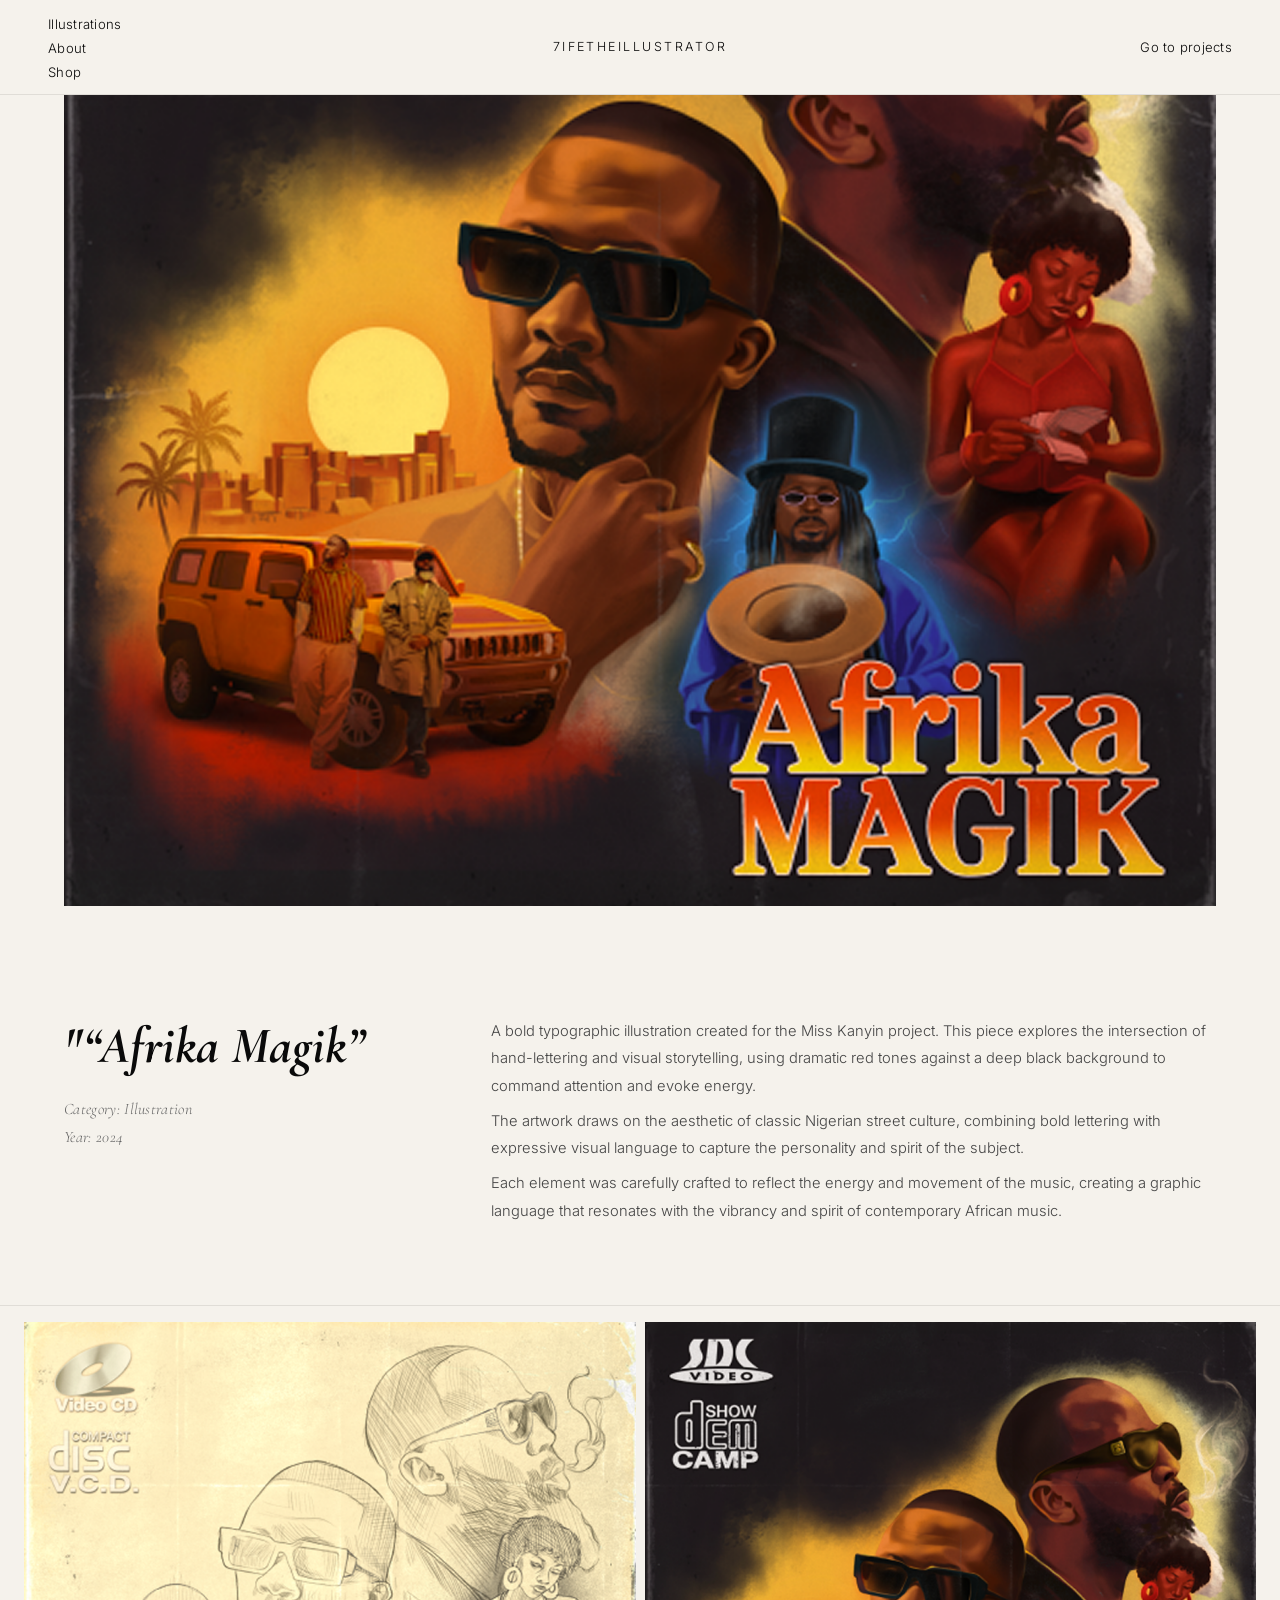
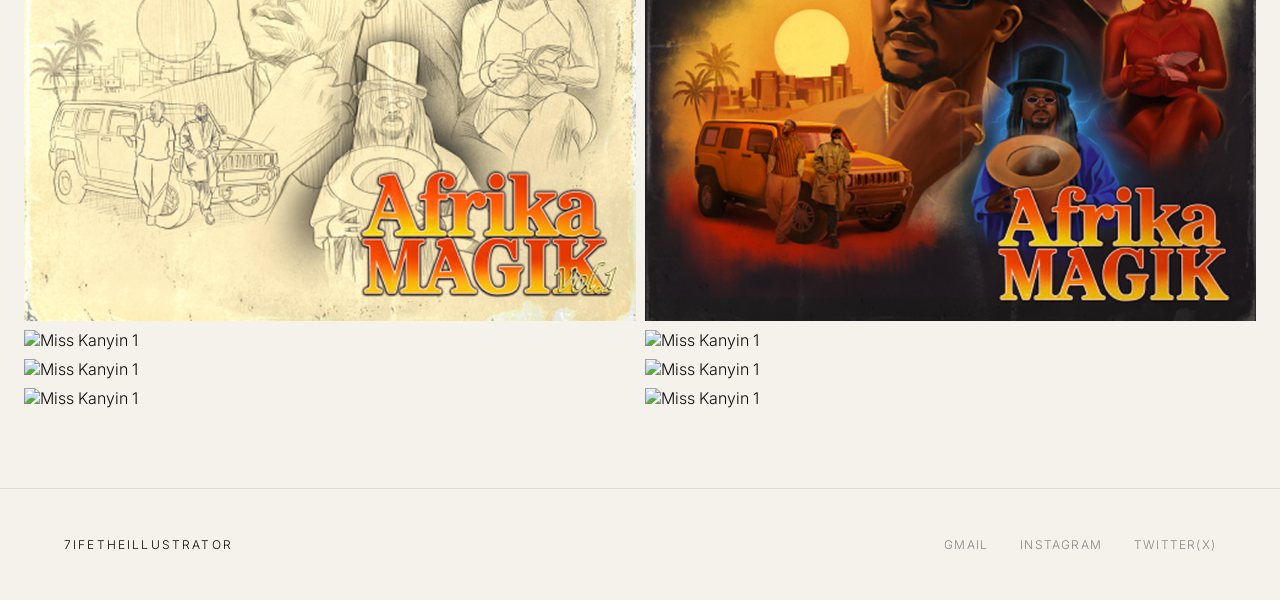
==== africa.html @ 49745871 "Initial commit" ====
<!DOCTYPE html>
<html lang="en">
<head>
  <meta charset="UTF-8" />
  <meta name="viewport" content="width=device-width, initial-scale=1.0"/>
  <title>Miss Kanyin — 7ifetheillustrator</title>
  <link href="https://fonts.googleapis.com/css2?family=Cormorant+Garamond:ital,wght@0,300;0,400;1,300;1,400;1,700&family=Inter:wght@300;400&display=swap" rel="stylesheet"/>
  <link rel="stylesheet" href="style.css"/>
  <link rel="stylesheet" href="project.css"/>
</head>
<body class="project-page">

<nav>
  <ul class="nav-links" id="navLinks">
    <li><a href="./illustrations.html">Illustrations</a></li>
    <li><a href="./about.html">About</a></li>
    <li><a href="./shop.html">Shop</a></li>
    <li class="mobile-only">
      <span class="mobile-projects-toggle" id="mobileProjectsToggle">Projects ↓</span>
      <ul class="mobile-projects-list" id="mobileProjectsList">
        <li><a href="./miss_kanyin.html">Miss Kanyin</a></li>
        <li><a href="./africa.html">Afrika Magik</a></li>
        <li><a href="./my_father.html">My father shadow</a></li>
        <li><a href="./warner_music.html">Warner music</a></li>
        <li><a href="./record_found.html">Record found here</a></li>
        <li><a href="./heis.html">HE IS</a></li>
        <li><a href="./eagles.html">GO EAGLES</a></li>
        <li><a href="./palmwine-fest.html">Palmwine fest</a></li>
        <li><a href="./nollywood.html">Nollywood</a></li>
        <li><a href="./republic_journal.html"> Republic Journal</a></li>
      </ul>
    </li>
  </ul>
  <a href="./index.html" class="nav-brand">7ifetheillustrator</a>
  <div class="nav-right">
    <button class="nav-projects" id="projectsToggle">Go to projects</button>
  </div>
  <button class="nav-hamburger" id="navHamburger">
    <span></span>
    <span></span>
    <span></span>
  </button>
</nav>


  <div class="projects-panel" id="projectsPanel">
    <div class="projects-panel-inner">
      <div class="projects-category">
        <h2 class="projects-category-title">Projects</h2>
        <ul class="projects-list">
          <li><a href="./miss_kanyin.html">Miss Kanyin</a></li>
          <li><a href="./africa.html">Afrika Magik</a></li>
          <li><a href="./my_father.html">My father shadow</a></li>
          <li><a href="./warner_music.html">Warner music</a></li>
          <li><a href="./record_found.html">Record found here</a></li>
        </ul>
      </div>
      <div class="projects-category">
        <h2 class="projects-category-title">Typography/title card</h2>
        <ul class="projects-list">
          <li><a href="./eagles.html">GO EAGLES</a></li>
          <li><a href="./heis.html">HE IS</a></li>
          <li><a href="./nollywood.html">Nollywood</a></li>
          <li><a href="./palmwine-fest.html">Palmwine fest</a></li>
          <li><a href="./republic_journal.html"> Republic Journal</a></li>
        </ul>
      </div>
    </div>
  </div>

  <!-- SECTION 1: FULL WIDTH COVER -->
  <section class="project-cover">
    <img src="/africa_images/afrka_header.png" alt="Show dem cap (African magic)" />
  </section>

  <!-- SECTION 2: PROJECT INFO -->
  <section class="project-info">
    <div class="project-info-left">
      <h1 class="project-title">"“Afrika Magik”</h1>
      <p class="project-meta-item">Category: Illustration</p>
      <p class="project-meta-item">Year: 2024</p>
    </div>
    <div class="project-info-right">
      <p>A bold typographic illustration created for the Miss Kanyin project. This piece explores the intersection of hand-lettering and visual storytelling, using dramatic red tones against a deep black background to command attention and evoke energy.</p>
      <p>The artwork draws on the aesthetic of classic Nigerian street culture, combining bold lettering with expressive visual language to capture the personality and spirit of the subject.</p>
      <p>Each element was carefully crafted to reflect the energy and movement of the music, creating a graphic language that resonates with the vibrancy and spirit of contemporary African music.</p>
    </div>
  </section>

  <!-- SECTION 3: IMAGE GALLERY -->
  <section class="project-gallery">
    <div class="project-gallery-grid">
      <div class="gallery-item">
        <img src="/africa_images/Frame 9.png" alt="Miss Kanyin 3" />
      </div>
     <div class="gallery-item">
        <img src="/africa_images/Frame 11.png" alt="Miss Kanyin 3" />
      </div>
      <div class="gallery-item">
        <img src="/africa_images/TEMS.png" alt="Miss Kanyin 1" />
      </div>
      <div class="gallery-item">
        <img src="/africa_images/LULU.png" alt="Miss Kanyin 1" />
      </div>
      <div class="gallery-item">
        <img src="/africa_images/TAVES NEW.png" alt="Miss Kanyin 1" />
      </div>
      <div class="gallery-item">
        <img src="/africa_images/SDC.png" alt="Miss Kanyin 1" />
      </div>
      <div class="gallery-item">
        <img src="/africa_images/WINNY.png" alt="Miss Kanyin 1" />
      </div>
      <div class="gallery-item">
        <img src="/africa_images/MEREBA.png" alt="Miss Kanyin 1" />
      </div>
    </div>
  </section>

  <script src="script.js"></script>

 <footer class="project-footer">
    <div class="project-footer-inner">
      <a href="./index.html" class="footer-brand">7ifetheillustrator</a>
      <div class="footer-socials">
        <a href="mailto:7ifetheillustrator@gmail.com" target="_blank">GMAIL</a>
        <a href="https://www.instagram.com/7ifetheillustrator?igsh=dXd3d2c5OXh2YzV1" target="_blank">INSTAGRAM</a>
        <a href="https://x.com/_tifeboy?s=21" target="_blank">TWITTER(X)</a>
      </div>
      
    </div>
  </footer>
</body>
</html>
---- style.css ----
*, *::before, *::after {
  margin: 0;
  padding: 0;
  box-sizing: border-box;
}

:root {
  --black: #0a0a0a;
  --white: #f0ece4;
  --dim: #7a7a7a;
}

html, body {
  height: 100%;
  overflow-x: hidden;
  overflow-y: auto;
}

body {
  background-color: var(--black);
  color: var(--white);
  font-family: 'Inter', sans-serif;
  font-weight: 300;
}

/* ── NAV ── */
nav {
  position: fixed;
  top: 0;
  left: 0;
  width: 100%;
  z-index: 100;
  padding: 0.8rem 3rem;
  display: grid;
  grid-template-columns: 1fr 1fr 1fr;
  align-items: center;
  background: var(--black);
}

.nav-links {
  display: flex;
  flex-direction: column;
  gap: 0.25rem;
  list-style: none;
}

.nav-links a {
  text-decoration: none;
  color: var(--white);
  font-size: 0.82rem;
  font-weight: 300;
  letter-spacing: 0.02em;
  position: relative;
}

.nav-links a::after {
  content: '';
  position: absolute;
  bottom: -2px;
  left: 0;
  width: 0%;
  height: 1px;
  background: var(--white);
  transition: width 0.3s ease;
}

.nav-links a:hover::after {
  width: 100%;
}

.nav-brand {
  text-align: center;
  font-size: 0.78rem;
  font-weight: 300;
  letter-spacing: 0.2em;
  text-transform: uppercase;
  color: var(--white);
  text-decoration: none;
}

.nav-right {
  display: flex;
  justify-content: flex-end;
  align-items: center;
}

.nav-projects {
  background: none;
  border: none;
  font-family: 'Inter', sans-serif;
  font-size: 0.82rem;
  font-weight: 300;
  color: var(--white);
  letter-spacing: 0.02em;
  cursor: pointer;
  text-align: right;
  padding: 0;
  transition: opacity 0.3s ease;
}

.nav-projects:hover {
  opacity: 0.45;
}

.nav-hamburger {
  display: none;
}

/* ── HERO LAYOUT ── */
.hero-layout {
  position: relative;
  width: 100%;
  display: flex;
  flex-direction: column;
  padding-top: 7rem;
  padding-bottom: 10px;
}

.hero-text {
  flex-shrink: 0;
  padding: 1.5rem 3rem 2rem;
  font-family: 'Cormorant Garamond', serif;
  font-size: clamp(1.4rem, 2.5vw, 2.2rem);
  font-weight: 300;
  font-style: italic;
  line-height: 1.35;
  text-align: center;
  color: var(--white);
  max-width: 700px;
  margin: 0 auto;
}

.hero-text strong {
  font-weight: 700;
  font-style: italic;
}

/* ── WORKS TRACK ── */
.works-track {
  display: flex;
  gap: 16px;
  padding: 0 3rem;
  overflow-x: scroll;
  overflow-y: hidden;
  scrollbar-width: none;
  cursor: grab;
  align-items: center;
}

.works-track::-webkit-scrollbar {
  display: none;
}

.works-track.grabbing {
  cursor: grabbing;
}

.work-card {
  flex: 0 0 auto;
  width: clamp(400px, 45vw, 850px);
  aspect-ratio: 1 / 1;
  position: relative;
  overflow: hidden;
  background: #111;
  border: none;
  text-decoration: none;
  display: block;
  cursor: pointer;
}

.work-card img {
  width: 100%;
  height: 100%;
  object-fit: cover;
  display: block;
  transition: transform 0.6s ease, filter 0.4s ease;
  filter: brightness(0.85);
}

.work-card:hover img {
  transform: scale(1.03);
  filter: brightness(1);
}

.work-card-info {
  position: absolute;
  bottom: 0;
  left: 0;
  width: 100%;
  padding: 2.5rem 1.8rem 1.8rem;
  background: linear-gradient(to top, rgba(0,0,0,0.8) 0%, transparent 100%);
  opacity: 0;
  transform: translateY(6px);
  transition: opacity 0.35s ease, transform 0.35s ease;
}

.work-card:hover .work-card-info {
  opacity: 1;
  transform: translateY(0);
}

.work-card-title {
  font-family: 'Cormorant Garamond', serif;
  font-size: 1.4rem;
  font-style: italic;
  font-weight: 300;
  color: var(--white);
}

.work-card-tag {
  font-size: 0.65rem;
  letter-spacing: 0.15em;
  text-transform: uppercase;
  color: rgba(240,236,228,0.6);
  margin-top: 0.3rem;
}

/* ── PROJECTS PANEL ── */
.projects-panel {
  position: fixed;
  top: 0;
  right: 0;
  width: 280px;
  height: 100vh;
  background: var(--black);
  z-index: 200;
  display: flex;
  flex-direction: column;
  justify-content: center;
  padding: 4rem 2rem 2rem;
  transform: translateX(100%);
  transition: transform 0.55s cubic-bezier(0.76, 0, 0.24, 1);
  pointer-events: none;
  border-left: 1px solid #1c1c1c;
}

.projects-panel.open {
  transform: translateX(0);
  pointer-events: all;
}

.projects-panel-inner {
  display: flex;
  flex-direction: column;
  gap: 2rem;
  text-align: right;
}

.projects-category-title {
  font-family: 'Cormorant Garamond', serif;
  font-size: 1.1rem;
  font-style: italic;
  font-weight: 700;
  color: var(--white);
  margin-bottom: 0.6rem;
  line-height: 1;
}

.projects-list {
  list-style: none;
  display: flex;
  flex-direction: column;
  gap: 0.25rem;
}

.projects-list a {
  font-family: 'Inter', sans-serif;
  font-size: 0.82rem;
  font-weight: 300;
  color: var(--white);
  text-decoration: none;
  letter-spacing: 0.01em;
  transition: opacity 0.25s ease;
  display: inline-block;
  position: relative;
}

.projects-list a::after {
  content: '';
  position: absolute;
  bottom: -1px;
  left: 0;
  width: 0%;
  height: 1px;
  background: var(--white);
  transition: width 0.3s ease;
}

.projects-list a:hover {
  opacity: 0.5;
}

.projects-list a:hover::after {
  width: 100%;
}

.panel-close {
  position: absolute;
  top: 1.2rem;
  right: 2rem;
  background: none;
  border: none;
  color: var(--white);
  font-family: 'Inter', sans-serif;
  font-size: 0.75rem;
  font-weight: 300;
  letter-spacing: 0.08em;
  cursor: pointer;
  opacity: 0.6;
  transition: opacity 0.3s ease;
}

.panel-close:hover {
  opacity: 1;
}

/* ── FOOTER ── */
.project-footer {
  padding: 2rem 3rem;
  border-top: 1px solid #1c1c1c;
  margin-top: 1rem;
}

.project-footer-inner {
  display: flex;
  justify-content: space-between;
  align-items: center;
}

.footer-brand {
  font-family: 'Inter', sans-serif;
  font-size: 0.75rem;
  letter-spacing: 0.18em;
  text-transform: uppercase;
  color: var(--dim);
  text-decoration: none;
  transition: opacity 0.3s ease;
}

.footer-brand:hover {
  opacity: 0.5;
}

.footer-socials {
  display: flex;
  gap: 2rem;
}

.footer-socials a {
  font-family: 'Inter', sans-serif;
  font-size: 0.75rem;
  letter-spacing: 0.1em;
  color: var(--dim);
  text-decoration: none;
  transition: color 0.3s ease;
}

.footer-socials a:hover {
  color: var(--white);
}

/* ── PAGE LOAD ANIMATION ── */
@keyframes fadeUp {
  from {
    opacity: 0;
    transform: translateY(10px);
  }
  to {
    opacity: 1;
    transform: translateY(0);
  }
}

.nav-links {
  opacity: 0;
  animation: fadeUp 0.7s ease forwards 0.2s;
}

.nav-brand {
  opacity: 0;
  animation: fadeUp 0.7s ease forwards 0.4s;
}

.nav-projects {
  opacity: 0;
  animation: fadeUp 0.7s ease forwards 0.4s;
}

.hero-text {
  opacity: 0;
  animation: fadeUp 0.9s ease forwards 0.7s;
}

.work-card:nth-child(1)  { opacity: 0; animation: fadeUp 0.6s ease forwards 1.0s; }
.work-card:nth-child(2)  { opacity: 0; animation: fadeUp 0.6s ease forwards 1.1s; }
.work-card:nth-child(3)  { opacity: 0; animation: fadeUp 0.6s ease forwards 1.2s; }
.work-card:nth-child(4)  { opacity: 0; animation: fadeUp 0.6s ease forwards 1.3s; }
.work-card:nth-child(5)  { opacity: 0; animation: fadeUp 0.6s ease forwards 1.4s; }
.work-card:nth-child(6)  { opacity: 0; animation: fadeUp 0.6s ease forwards 1.5s; }
.work-card:nth-child(7)  { opacity: 0; animation: fadeUp 0.6s ease forwards 1.6s; }
.work-card:nth-child(8)  { opacity: 0; animation: fadeUp 0.6s ease forwards 1.7s; }
.work-card:nth-child(9)  { opacity: 0; animation: fadeUp 0.6s ease forwards 1.8s; }
.work-card:nth-child(10) { opacity: 0; animation: fadeUp 0.6s ease forwards 1.9s; }

/* ── MOBILE ── */

  /* MOBILE PROJECTS DROPDOWN */
.mobile-only {
  display: none;
}

@media (max-width: 768px) {
  .mobile-only {
    display: block;
    text-align: center;
  }
  .mobile-projects-toggle {
    color: #0a0a0a;
  }

  .mobile-projects-list a {
    color: white !important;
  }

  .mobile-projects-toggle {
    font-family: 'Inter', sans-serif;
    font-size: 1.5rem;
    font-weight: 300;
    color: var(--white);
    cursor: pointer;
    letter-spacing: 0.02em;
    transition: opacity 0.3s ease;
  }

  .mobile-projects-toggle:hover {
    opacity: 0.5;
  }

  .mobile-projects-list {
    list-style: none;
    display: none;
    flex-direction: column;
    gap: 0.4rem;
    margin-top: 1rem;
  }

  .mobile-projects-list.open {
    display: flex;
  }

  .mobile-projects-list a {
    font-family: 'Inter', sans-serif;
    font-size: 1rem !important;
    color: var(--white);
    text-decoration: none;
    opacity: 0.7;
    transition: opacity 0.3s ease;
  }

  .mobile-projects-list a:hover {
    opacity: 1;
  }


  .hero-layout {
  position: relative;
  width: 100%;
  display: flex;
  flex-direction: column;
  padding-top: 4rem;
  padding-bottom: 10px;
}

   .nav-links,
  .nav-brand,
  .nav-projects,
  .hero-text,
  .work-card:nth-child(1),
  .work-card:nth-child(2),
  .work-card:nth-child(3),
  .work-card:nth-child(4),
  .work-card:nth-child(5),
  .work-card:nth-child(6),
  .work-card:nth-child(7),
  .work-card:nth-child(8),
  .work-card:nth-child(9),
  .work-card:nth-child(10) {
    animation: none;
    opacity: 1;
    transform: none;
  }
  nav {
    padding: 1rem 1.5rem;
    display: flex;
    justify-content: space-between;
    align-items: center;
  }

  .nav-links {
    display: none;
    position: fixed;
    top: 0;
    left: 0;
    width: 100%;
    height: 100vh;
    background: var(--black);
    flex-direction: column;
    justify-content: center;
    align-items: center;
    gap: 1rem;
    z-index: 300;
    opacity: 1;
    animation: none;
    transform: none;
  }

  .nav-links.mobile-open {
    display: flex;
  }

  .nav-links a {
    font-size: 1.5rem;
    opacity: 1;
    animation: none;
  }

  .nav-brand {
    font-size: 0.65rem;
    opacity: 1;
    animation: none;
  }

  .nav-right {
    display: none;
  }

  .nav-projects {
    opacity: 1;
    animation: none;
  }

  .nav-hamburger {
    display: flex;
    flex-direction: column;
    gap: 6px;
    background: none;
    border: none;
    cursor: pointer;
    z-index: 400;
    padding: 4px;
  }

  .nav-hamburger span {
    display: block;
    width: 25px;
    height: 2px;
    background: #ffffff;
    transition: all 0.3s ease;
  }

  .nav-hamburger.open span:nth-child(1) {
    transform: translateY(8px) rotate(45deg);
  }

  .nav-hamburger.open span:nth-child(2) {
    opacity: 0;
  }

  .nav-hamburger.open span:nth-child(3) {
    transform: translateY(-8px) rotate(-45deg);
  }

  .hero-text {
    padding: 1.5rem 1.5rem 2rem;
    font-size: 1.2rem;
    opacity: 1;
    animation: none;
  }

  .works-track {
    padding: 0 1rem;
    gap: 10px;
  }

  .work-card {
    width: 85vw;
    opacity: 1;
    animation: none;
  }

  .project-footer {
    padding: 2rem 1.5rem;
  }

  .project-footer-inner {
    flex-direction: column;
    align-items: flex-start;
    gap: 1rem;
  }

  .footer-socials {
    gap: 1rem;
  }



.nav-brand {
  opacity: 0;
  animation: fadeUp 0.7s ease forwards 0.4s;
}

.nav-projects {
  opacity: 0;
  animation: fadeUp 0.7s ease forwards 0.4s;
}

.hero-text {
  opacity: 0;
  animation: fadeUp 0.9s ease forwards 0.7s;
}



.work-card:nth-child(1)  { opacity: 0; animation: fadeUp 0.6s ease forwards 1.0s; }
.work-card:nth-child(2)  { opacity: 0; animation: fadeUp 0.6s ease forwards 1.1s; }
.work-card:nth-child(3)  { opacity: 0; animation: fadeUp 0.6s ease forwards 1.2s; }
.work-card:nth-child(4)  { opacity: 0; animation: fadeUp 0.6s ease forwards 1.3s; }
.work-card:nth-child(5)  { opacity: 0; animation: fadeUp 0.6s ease forwards 1.4s; }
.work-card:nth-child(6)  { opacity: 0; animation: fadeUp 0.6s ease forwards 1.5s; }
.work-card:nth-child(7)  { opacity: 0; animation: fadeUp 0.6s ease forwards 1.6s; }
.work-card:nth-child(8)  { opacity: 0; animation: fadeUp 0.6s ease forwards 1.7s; }
.work-card:nth-child(9)  { opacity: 0; animation: fadeUp 0.6s ease forwards 1.8s; }
.work-card:nth-child(10) { opacity: 0; animation: fadeUp 0.6s ease forwards 1.9s; }

}
---- project.css ----
body.project-page {
  background: #f5f2ec;
  color: #0a0a0a;
  overflow-x: hidden;
  overflow-y: auto;
  height: auto;
}

body.project-page nav {
  background: #f5f2ec;
  border-bottom: 1px solid #e0ddd7;
  position: fixed;
  top: 0;
  left: 0;
  width: 100%;
  z-index: 100;
}

body.project-page .nav-links a,
body.project-page .nav-brand,
body.project-page .nav-projects {
  color: #0a0a0a;
}

body.project-page .nav-links a::after {
  background: #0a0a0a;
}

body.project-page .projects-panel {
  background: #f5f2ec;
  border-left: 1px solid #e0ddd7;
}

body.project-page .projects-category-title,
body.project-page .projects-list a,
body.project-page .panel-close {
  color: #0a0a0a;
}

body.project-page .projects-list a::after {
  background: #0a0a0a;
}

/* SECTION 1 — FULL WIDTH COVER */

.project-cover {
  width: 100%;
  padding: 5rem 4rem 2rem;
  overflow: hidden;
  animation: fadeUp 0.8s ease forwards;
  animation-delay: 0.2s;
  opacity: 0;
}

.project-cover img {
  width: 100%;
  object-fit: cover;
  display: block;

}


/* SECTION 2 — PROJECT INFO */
.project-info {
  display: grid;
  grid-template-columns: 1fr 2fr;
  gap: 4rem;
  padding: 5rem 4rem;
  border-bottom: 1px solid #e0ddd7;
  animation: fadeUp 0.8s ease forwards;
  animation-delay: 0.4s;
  opacity: 0;
  
}

.project-info-left {
  display: flex;
  flex-direction: column;
  gap: 0.5rem;
}

.project-title {
  font-family: 'Cormorant Garamond', serif; 
  font-size: clamp(2rem, 4vw, 3.5rem);
  font-weight: 700;
  font-style: italic;
  line-height: 1.1;
  color: #0a0a0a;
  margin-bottom: 1rem;
}

.project-meta-item {
  font-family: 'Cormorant Garamond', serif;
  font-size: 1rem;
  font-style: italic;
  color: #666;
  letter-spacing: 0.02em;
}

.project-info-right {
  display: flex;
  flex-direction: column;
  gap: 0.5rem;
}

.project-info-right p {
  font-family: 'Inter', sans-serif;
  font-size: 0.92rem;
  line-height: 1.85;
  color: #444;
  font-weight: 300;
}

/* SECTION 3 — IMAGE GALLERY */
.project-gallery {
  padding: 1rem 1.5rem;
  animation: fadeUp 0.8s ease forwards;
  animation-delay: 0.6s;
  opacity: 0;
}

.project-gallery-grid {
  display: grid;
  grid-template-columns: 1fr 1fr;
  gap: 9px;
}

.gallery-item {
  overflow: hidden;
}

.gallery-item img {
  width: 100%;
  height: 100%;
  max-height: none;
  object-fit:cover;
  display: block;
  transition: transform 0.5s ease;
}

.gallery-item:hover img {
  transform: scale(1.02);
}

/* FOOTER */
.project-footer {
  padding: 3rem 4rem;
  border-top: 1px solid #e0ddd7;
  margin-top: 4rem;
}

.project-footer-inner {
  display: flex;
  justify-content: space-between;
  align-items: center;
}

.footer-brand {
  font-family: 'Inter', sans-serif;
  font-size: 0.75rem;
  letter-spacing: 0.18em;
  text-transform: uppercase;
  color: #0a0a0a;
  text-decoration: none;
  transition: opacity 0.3s ease;
}

.footer-brand:hover {
  opacity: 0.5;
}

.footer-socials {
  display: flex;
  gap: 2rem;
}

.footer-socials a {
  font-family: 'Inter', sans-serif;
  font-size: 0.75rem;
  letter-spacing: 0.1em;
  color: #888;
  text-decoration: none;
  transition: color 0.3s ease;
}

.footer-socials a:hover {
  color: #0a0a0a;
}

.footer-copy {
  font-family: 'Inter', sans-serif;
  font-size: 0.65rem;
  letter-spacing: 0.12em;
  text-transform: uppercase;
  color: #aaa;
}

/* FULL WIDTH STACKED GALLERY — for specific projects */
.project-gallery--full .project-gallery-grid {
  grid-template-columns: 1fr;
  gap: 12px;
}

.project-gallery--full .gallery-item img {
  width: 90%;
  height: auto;
  object-fit: cover;
  margin: 0 auto;
}

/* RESPONSIVE */
@media (max-width: 768px) {
  .nav-links.mobile-open {
    background: #f5f2ec;
  }

  .nav-hamburger span {
    background: #0a0a0a;
  }
  
  
  .project-cover {
    padding: 5rem 1.5rem 1rem;
  }

  .project-cover img {
    height: auto;
  }

  .project-info {
    grid-template-columns: 1fr;
    gap: 2rem;
    padding: 3rem 1.5rem;
  }

  .project-gallery {
    padding: 2rem 1.5rem;
  }

  .project-gallery-grid {
    grid-template-columns: 1fr;
  }

  .gallery-item img {
    height: auto;
  }

  .project-footer {
    padding: 2rem 1.5rem;
  }

  .project-footer-inner {
    flex-direction: column;
    align-items: flex-start;
    gap: 1.2rem;
  }

  .footer-socials {
    flex-direction: row;
    gap: 1.2rem;
  }
}
@media (max-width: 768px) {
  .mobile-projects-toggle {
    color: #0a0a0a;
  }

  .mobile-projects-list a {
    color: #0a0a0a !important;
  }
}
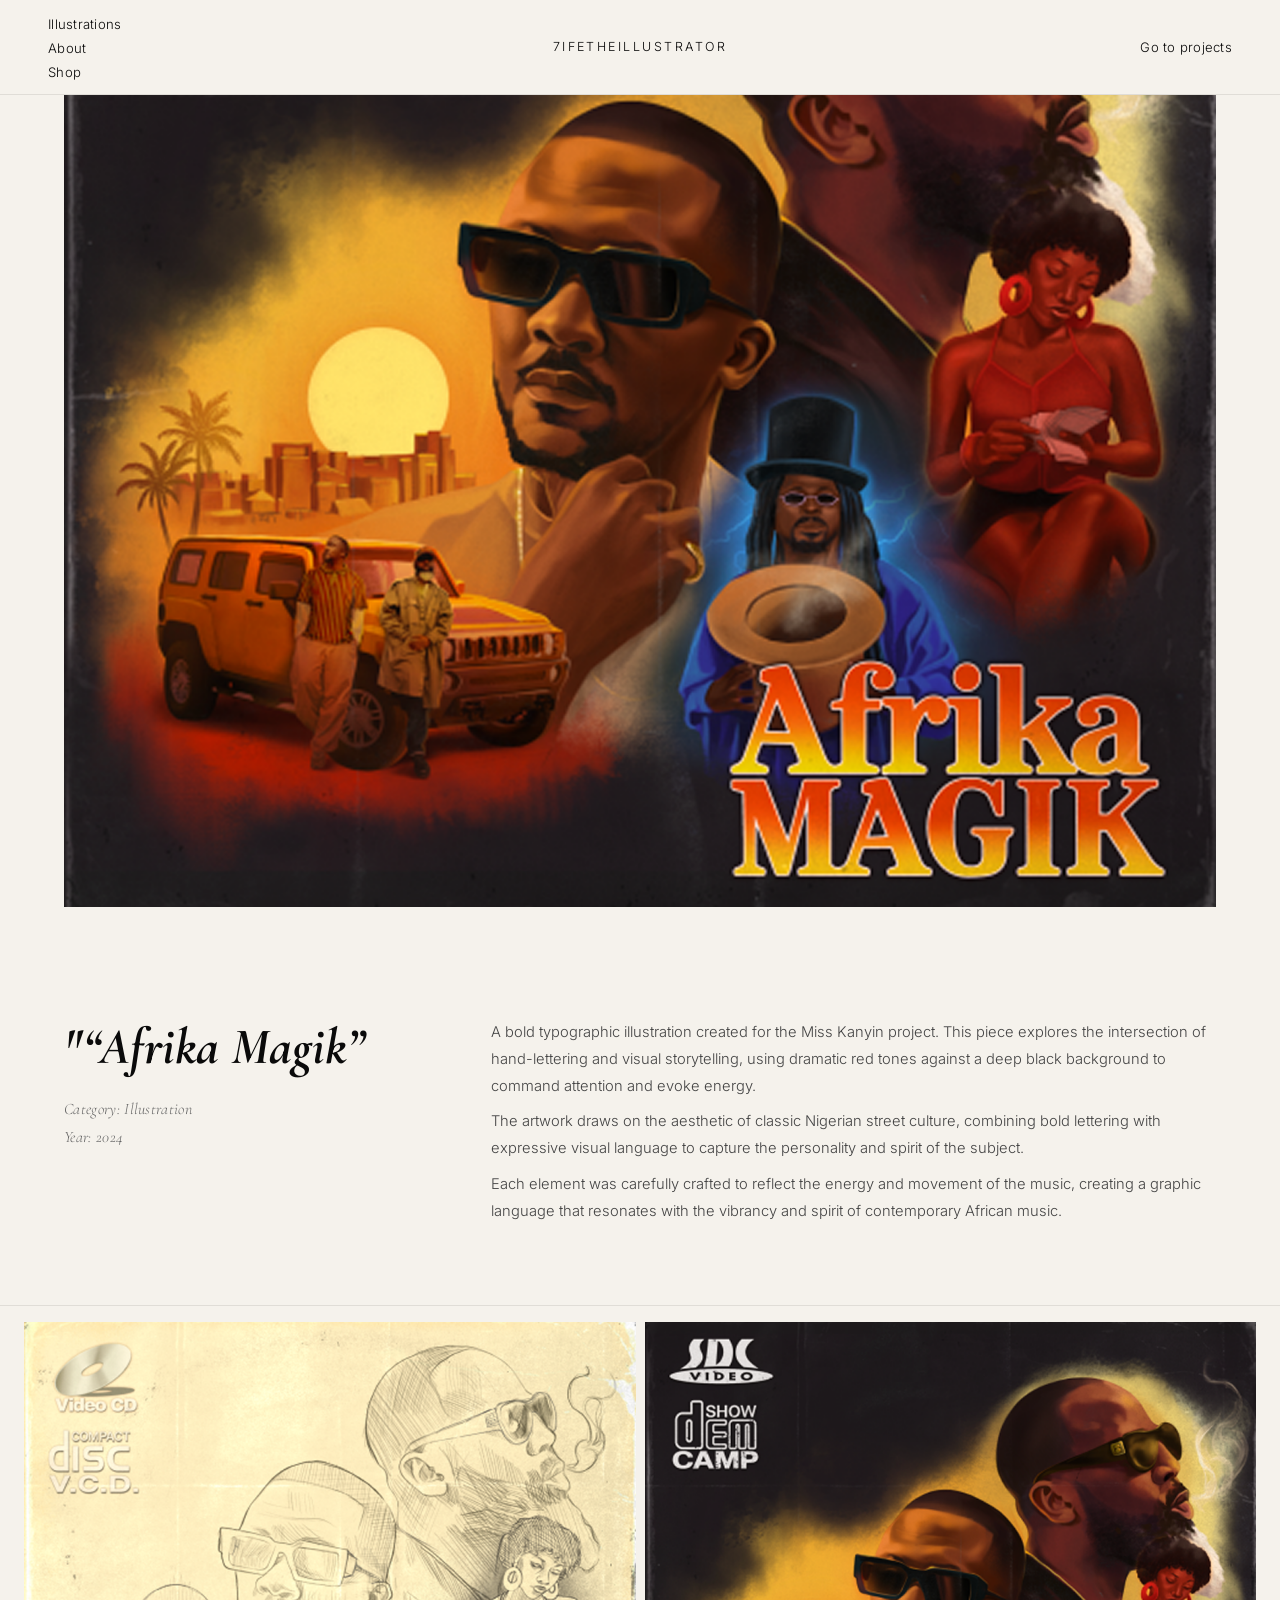
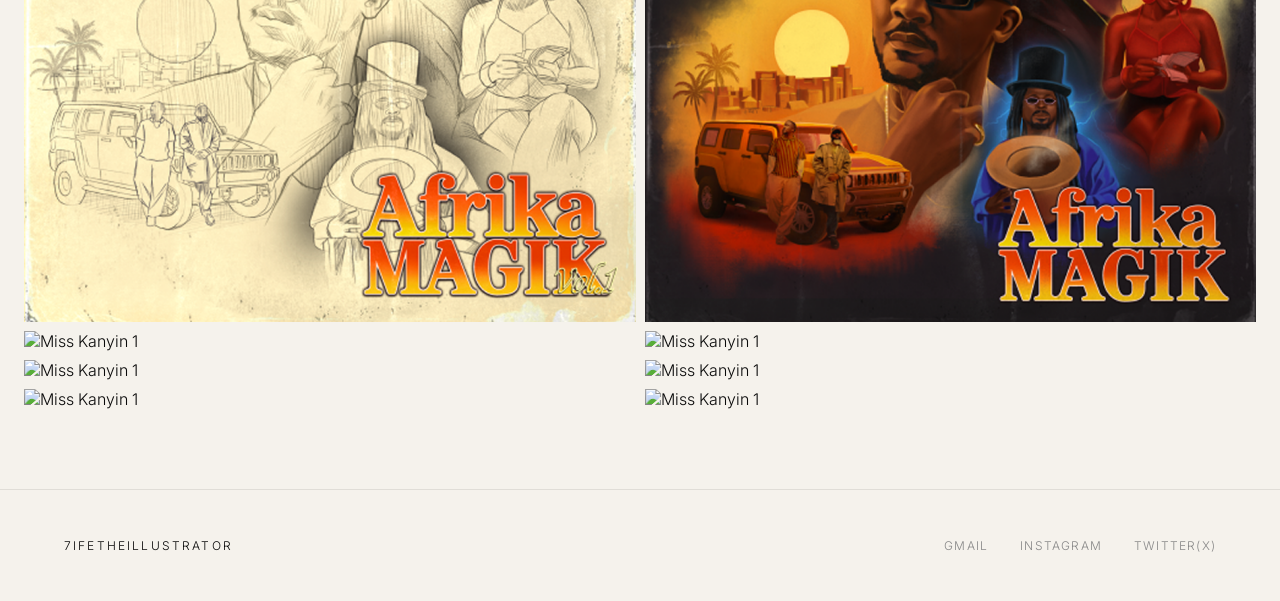
==== commit 0521b219: "Fix shop link" ====
--- a/africa.html
+++ b/africa.html
@@ -14,7 +14,7 @@
   <ul class="nav-links" id="navLinks">
     <li><a href="./illustrations.html">Illustrations</a></li>
     <li><a href="./about.html">About</a></li>
-    <li><a href="./shop.html">Shop</a></li>
+    <li><a href="https://seventytwoseven.bumpa.shop/" target="_blank" rel="noopener">Shop</a></li>
     <li class="mobile-only">
       <span class="mobile-projects-toggle" id="mobileProjectsToggle">Projects ↓</span>
       <ul class="mobile-projects-list" id="mobileProjectsList">
